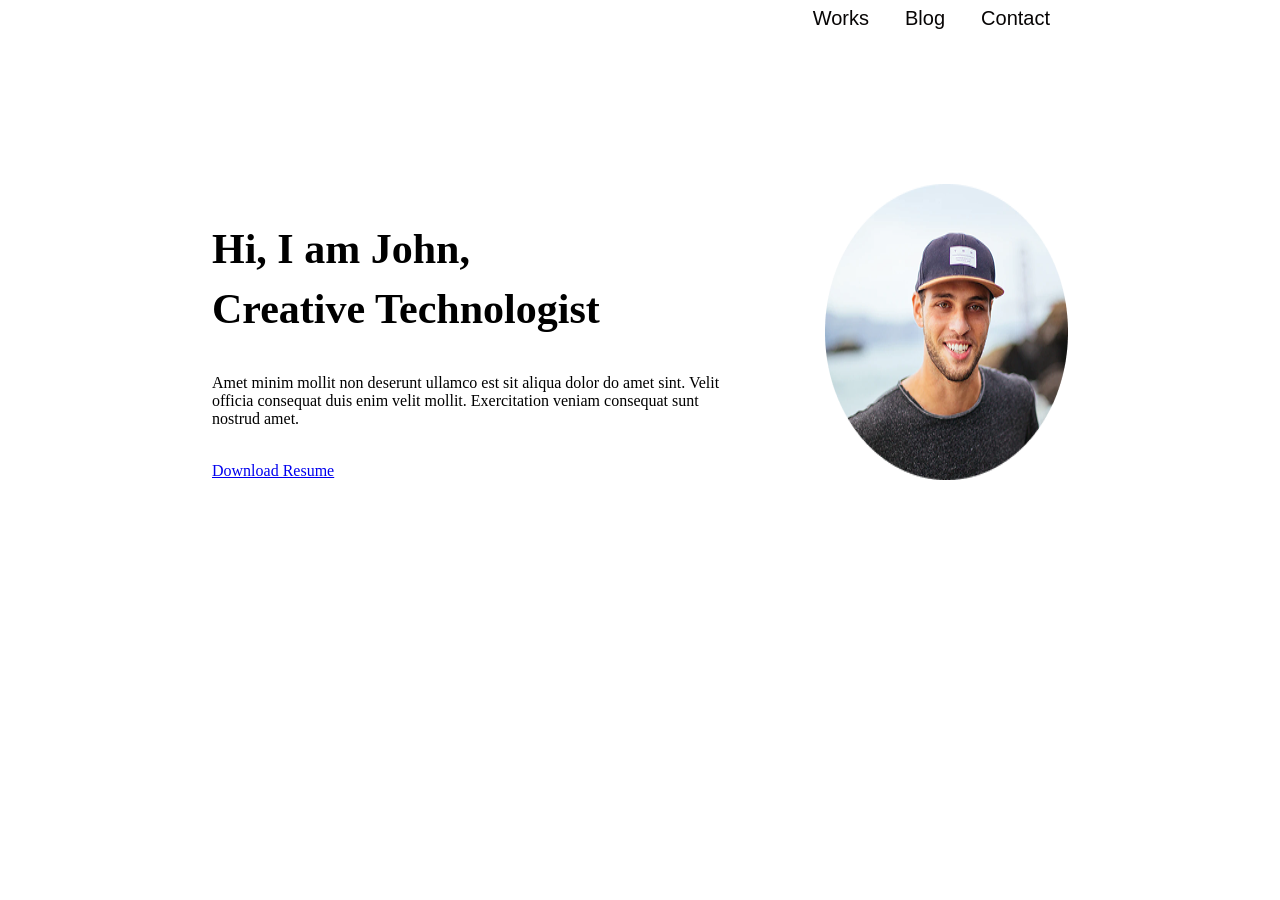
==== index.html @ 8a66b4e1 "first commit" ====
<!DOCTYPE html>
<html lang="en">

<head>
    <meta charset="UTF-8">
    <meta name="viewport" content="width=device-width, initial-scale=1.0">
    <title>Portfolio</title>
    <link rel="stylesheet" href="main.css">
</head>

<body>
    <header class="container">
        <nav>
            <ul class="heebo-medium">
                <li>
                    <a href="#">Works</a>
                </li>
                <li>
                    <a href="#">Blog</a>
                </li>
                <li>
                    <a href="#">Contact</a>
                </li>
            </ul>
        </nav>
    </header>
    <main class="container">
        <section class="resume-section heebo">
            <div class="resume-left">
                <h1>
                    Hi, I am John,
                    <br>
                    Creative Technologist
                </h1>
                <p>
                    Amet minim mollit non deserunt ullamco est sit aliqua dolor do amet sint. Velit officia consequat duis enim velit mollit. Exercitation veniam consequat sunt nostrud amet.
                </p>
                <br>
                   <a href="#" class="anchor-m">Download Resume</a>
            </div>
            <div class="resume-right">
                <div class="profile-outer-circle"></div>
                <img src="images/man.png.png" alt="Profile Picture">
            </div>
        </section>
    </main>
</body>

</html>
---- main.css ----
body {
    margin: 0;
}
.container {
    width: 856px;
    margin: 0 auto;
}
nav ul {
    margin: 7px 0 0 0;
    padding: 0;
    list-style: none;
    display: flex;
    justify-content: right;
    font-weight: 57px 43px ;
}
nav ul li {
    display: inline;
    padding: 0px 18px;
}
nav ul li a {
    text-decoration: none;
    color: #070505;
    font-size: 20px
}
nav ul li a :hover {
    color: gray;
}
.heebo-medium {
    font-family: "Heebo" , sans-serif;
    font-optical-sizing: auto;
    font-weight: 500;
    font-style: normal;
}
.heebo-regular {
    font-family: "Heebo" , sans-serif;
    font-optical-sizing: auto;
    font-weight: 500;
    font-style: normal;
}
.heebo-bold {
    font-weight: 700;
}
.resume-section {
    display: flex;
    margin-top: 154px;
}
.resume-section .resume-left {
    padding-right: 95px;
}
.resume-section .resume-right {
display: flex;
justify-content: end;
}
.resume-section .resume-right img {
    width: 243px;
    height: 243;
    box-shadow: grey;
}
.resume-section h1 {
    font-size: 42px;
    line-height: 60px;
}
.anchor-a {
    font-weight: 700;
    background-color: #f02424;
    text-decoration: none;
    font: size 36px;
    font-family: "Heebo", sans-serif;
    color: white;
    padding: 10px;
}
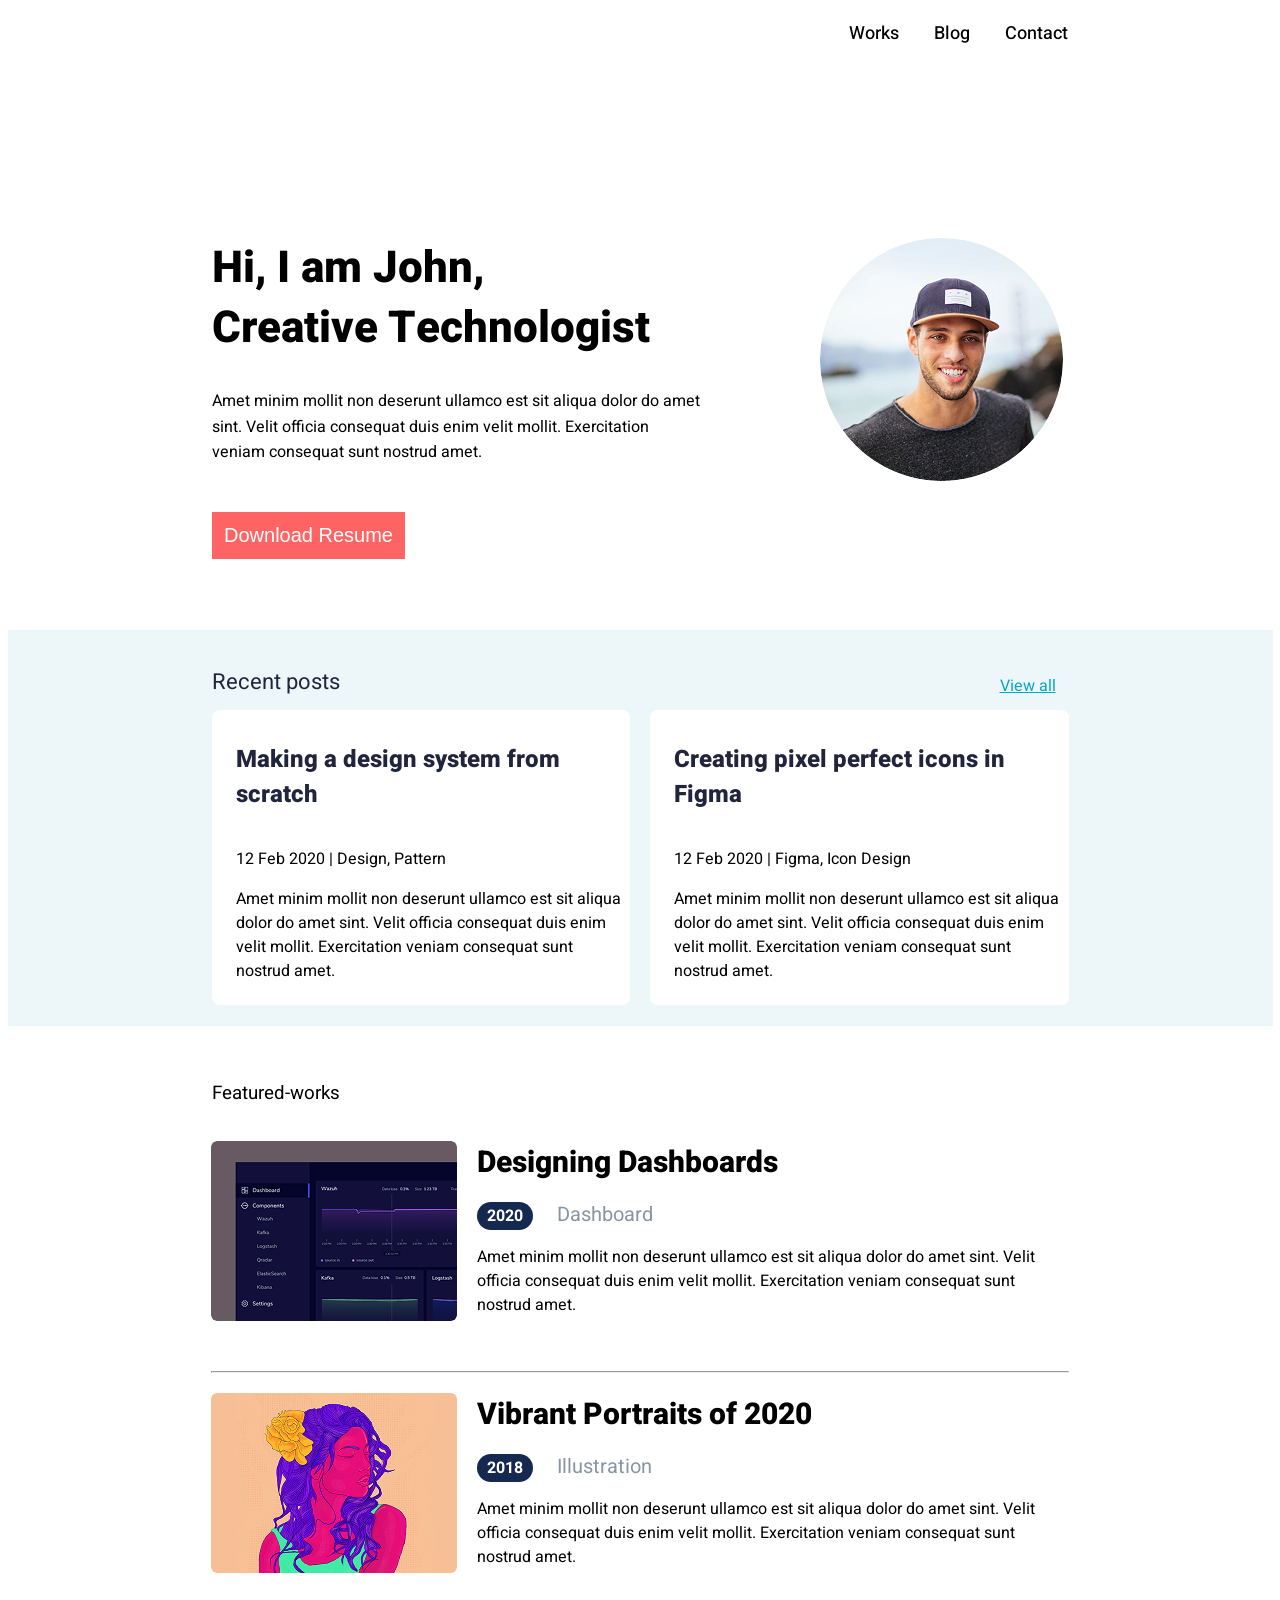
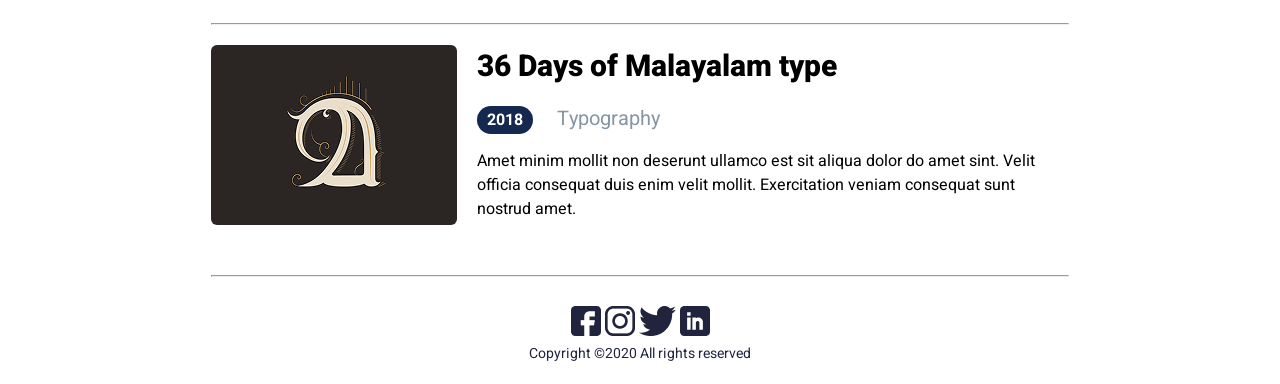
==== commit 95bc641e: "Complete portfolio design with Html and Css" ====
--- a/index.html
+++ b/index.html
@@ -4,14 +4,18 @@
 <head>
     <meta charset="UTF-8">
     <meta name="viewport" content="width=device-width, initial-scale=1.0">
-    <title>Portfolio</title>
+     <title>Portfolio</title>
+
+    <link rel="preconnect" href="https://fonts.googleapis.com">
+    <link rel="preconnect" href="https://fonts.gstatic.com" crossorigin>
+    <link href="https://fonts.googleapis.com/css2?family=Heebo:wght@400;500;700;900&display=swap" rel="stylesheet">
+     
     <link rel="stylesheet" href="main.css">
 </head>
-
 <body>
     <header class="container">
         <nav>
-            <ul class="heebo-medium">
+            <ul>
                 <li>
                     <a href="#">Works</a>
                 </li>
@@ -24,26 +28,118 @@
             </ul>
         </nav>
     </header>
-    <main class="container">
-        <section class="resume-section heebo">
-            <div class="resume-left">
-                <h1>
-                    Hi, I am John,
-                    <br>
-                    Creative Technologist
-                </h1>
-                <p>
+    <div class="center-container heebo-bold">
+        <div class="left-side">
+            <h1 class="heebo-bold">
+               Hi, I am John,
+               <br>
+               Creative Technologist
+            </h1>
+            <div class="para">
+                <p class="heebo-regular">
+                   Amet minim mollit non deserunt ullamco est sit aliqua dolor do amet 
+                   <br>
+                   sint. Velit officia consequat duis enim velit mollit. Exercitation veniam consequat sunt nostrud amet.
+                </p>
+            </div>
+            <button class="download">Download Resume</button>
+        </div>
+        <div class="right-side">
+            <div class="secound"></div>
+            <img src="images/man.png.png" alt="Profile Image" class="logo-image">
+        </div>
+    </div>
+    <div class="recent-main">
+        <div class="heading">
+            <h3 class="heebo-regular">Recent posts</h3>
+            <a href="#">View all</a>     
+        </div>
+        <div class="head-main">
+            <div class="right-head">
+                <h2 class="heebo-bold">Making a design system from scratch</h2>
+                <p class="heebo-regular">12 Feb 2020  |  Design, Pattern</p>
+                <p class="text-left heebo-regular">
                     Amet minim mollit non deserunt ullamco est sit aliqua dolor do amet sint. Velit officia consequat duis enim velit mollit. Exercitation veniam consequat sunt nostrud amet.
                 </p>
-                <br>
-                   <a href="#" class="anchor-m">Download Resume</a>
             </div>
-            <div class="resume-right">
-                <div class="profile-outer-circle"></div>
-                <img src="images/man.png.png" alt="Profile Picture">
+            <div class="left-head">
+                <h2 class="heebo-bold">Creating pixel perfect icons in Figma</h2>
+                <p class="heebo-regular">12 Feb 2020 | Figma, Icon Design</p>
+                <p class="text-right heebo-regular">
+                    Amet minim mollit non deserunt ullamco est sit aliqua dolor do amet sint. Velit officia consequat duis enim velit mollit. Exercitation veniam consequat sunt nostrud amet.
+                </p>
             </div>
-        </section>
-    </main>
+        </div>
+    </div>
+    <div class="featured-work heebo-regular">
+        <div class="heading">
+          <h3 class="heebo-regular">Featured-works</h3>  
+        </div>
+    <!-- <div class="image"><img src="images/firstimage.png.png"  alt=""></div>
+            <div class="text">
+                <h2 class="heebo-bold">Designing Dashboards</h2>
+            </div> --> 
+    <!-- 1st div -->  
+     <div class="division1">
+       <div class="work-image">
+         <img src="./images/firstimage.png.png">
+       </div>
+         <div class="content">
+            <h3 class="heebo-bold">Designing Dashboards</h3>
+            <div class="para-content">
+                <span class="part-1">2020</span>
+                <span class="ctg">Dashboard</span>
+            </div>
+        <p class="heebo-regular">
+            Amet minim mollit non deserunt ullamco est sit aliqua dolor do amet sint. Velit officia consequat duis enim velit mollit. Exercitation veniam consequat sunt nostrud amet.
+        </p>    
+         </div>
+     </div> 
+     <hr>
+     <!-- 2nd division-->  
+      <div class="division1">
+        <div class="work-image">
+          <img src="./images/secondimage.png.png">  
+        </div>
+         <div class="content">
+            <h3 class="heebo-bold">Vibrant Portraits of 2020</h3>
+        <div class="para-content">
+            <span class="part-1">2018</span>
+            <span class="ctg">Illustration</span>
+        </div>   
+        <p class="heebo-regular">
+           Amet minim mollit non deserunt ullamco est sit aliqua dolor do amet sint. Velit officia consequat duis enim velit mollit. Exercitation veniam consequat sunt nostrud amet. 
+        </p> 
+         </div>
+      </div> 
+      <hr>
+      <!-- 3rd division -->  
+       <div class="division1">
+        <div class="work-image">
+           <img src="./images/thirdimage.png.png"> 
+        </div>
+        <div class="content">
+            <h3 class="heebo-bold">36 Days of Malayalam type</h3>
+        <div class="para-content">
+            <span class="part-1">2018</span>
+            <span class="ctg">Typography</span>
+        </div>  
+        <p class="heebo-regular">
+            Amet minim mollit non deserunt ullamco est sit aliqua dolor do amet sint. Velit officia consequat duis enim velit mollit. Exercitation veniam consequat sunt nostrud amet.
+        </p>  
+        </div>
+       </div>
+       <hr>
+    </div>
+    <!-- footer -->
+     <footer>
+        <div class="icons-main">
+            <img src="/images/facebook.png.png" alt="facebook" class="icons">
+            <img src="/images/instagram.png.png" alt="instagram" class="icons">
+            <img src="/images/twitter.png.png" alt="twitter" class="icons">
+            <img src="/images/linkedin.png.png" alt="linkedin" class="icons">
+        </div>
+     <div class="copy heebo-regular">Copyright ©2020 All rights reserved </div>
+     </footer>
 </body>
-
 </html>
--- a/main.css
+++ b/main.css
@@ -1,71 +1,285 @@
-body {
+* {
+    text-decoration: none;
+    list-style: none;
+}
+
+body{
     margin: 0;
-}
+    font-family: "Heebo", sans-serif;
+}
+
+/*NAVIGATION STARTS*/
+
+nav{
+   margin-top: 10px;
+}
+
+nav ul {
+     margin: 0;
+     padding: 0;
+     list-style: none;
+     display: flex;
+     justify-content: flex-end;
+     gap: 35px;
+     margin-top: 20px;
+}
+
+nav ul li a {
+    text-decoration: none;
+    color: black;
+    font-size: 18px;
+    font-family: "Heebo", sans-serif;
+}
+
+    /* NAVIGATION ENDS */
+
+    /* HEEBO FONTS STARTS */
+.heebo {
+    font-family: "Heebo", sans-serif;
+    font-optical-sizing: auto;
+    font-weight: 500;
+    font-style: normal;
+    color: black;
+}
+.heebo-regular{
+    font-family: "Heebo", sans-serif;
+    font-optical-sizing: auto;
+    font-weight: 400;
+    font-style: normal;
+}
+.heebo-bold{
+    font-family: "Heebo", sans-serif;
+    font-optical-sizing: auto;
+    font-weight: 800;
+    font-style: normal;
+}
+
+   /* HEEBO FONTS ENDS */
+
+   /* CONTAINER STARTS */
 .container {
     width: 856px;
-    margin: 0 auto;
-}
-nav ul {
-    margin: 7px 0 0 0;
-    padding: 0;
-    list-style: none;
-    display: flex;
-    justify-content: right;
-    font-weight: 57px 43px ;
-}
-nav ul li {
+    margin: auto; 
+    height: auto;
+    font-family: "Heebo", sans-serif;
+    font-optical-sizing: auto;
+    font-weight: 500;
+    font-style: normal;
+}
+.center-container{
+    width: 856px;
+    height: auto;
+    min-height: 306px;
+    justify-content: center;
+    display: flex;
+    align-items: center;
+    margin: auto;
+    margin-top: 163px;
+}
+.left-side{
+    width: 491px;
+}
+.left-side h1{
+    line-height: 60px;
+    font-size: 44px;
+}
+.left-side .para{
+    width: 100%;
+    max-width: 500px;
+    line-height: 1.6;
+}
+.right-side{
+    width: 365px;
+    height: 243px;
+    float: right;
+}
+.logo-image{
+    width: 243px;
+    height: 243px;
+    border-radius: 50%;
+    margin-top: -25px;
+    margin-left: 117px;
+}
+.second{
+    width: 243px;
+    height: 243px;
     display: inline;
-    padding: 0px 18px;
-}
-nav ul li a {
-    text-decoration: none;
-    color: #070505;
-    font-size: 20px
-}
-nav ul li a :hover {
-    color: gray;
-}
-.heebo-medium {
-    font-family: "Heebo" , sans-serif;
-    font-optical-sizing: auto;
-    font-weight: 500;
-    font-style: normal;
-}
-.heebo-regular {
-    font-family: "Heebo" , sans-serif;
-    font-optical-sizing: auto;
-    font-weight: 500;
-    font-style: normal;
-}
-.heebo-bold {
-    font-weight: 700;
-}
-.resume-section {
-    display: flex;
-    margin-top: 154px;
-}
-.resume-section .resume-left {
-    padding-right: 95px;
-}
-.resume-section .resume-right {
-display: flex;
-justify-content: end;
-}
-.resume-section .resume-right img {
-    width: 243px;
-    height: 243;
-    box-shadow: grey;
-}
-.resume-section h1 {
-    font-size: 42px;
+    border-radius: 50%;
+    background-color: burlywood;
+    z-index: -1;
+}
+.download{
+    margin-top: 30px;
+    font-size: 20px;
+    padding: 12px;
+    background-color: #FF6464;
+    color: white;
+    box-shadow: none;
+    border: none;
+}
+   /* CONTAINER ENDS */
+
+   /* RECENT STARTS */
+.recent-main{
+     width: 1265px;
+     height: 396px;
+     margin: auto;
+     background-color: #EDF7FA;
+     align-items: center;
+     margin-top: 71px;
+     margin-bottom: 35px;
+}
+.heading{
+    height: 60px;
+    /* background-color: red; */
+    margin: auto;
+    width: 857px;
+    display: flex;
+    margin-bottom: 20px;
+}
+.recent-main h3{
+    float: left;
     line-height: 60px;
-}
-.anchor-a {
-    font-weight: 700;
-    background-color: #f02424;
-    text-decoration: none;
-    font: size 36px;
-    font-family: "Heebo", sans-serif;
+    color: #21243D;
+    font-size: 22px;
+    display: inline;
+}
+.recent-main a{
+    color: #00A8CC;
+    text-decoration: underline;
+    font-size: 16px;
+    margin-top: 44px;
+    float: right;
+    margin-left: 660px;
+}
+.head-main{
+    width: 857px;
+    height: 296px;
+    /* background-color: rgb(56, 255, 155); */
+     margin: auto;
+     display: flex;
+}
+.right-head{
+    width: 418px;
+    height: 295px;
+    background-color: white;
+    justify-content: center;
+    align-items: center;
+    padding-left: 24px;
+    border-radius: 8px;
+}
+.right-head h2{
+    width: 374px;
+    height: 85px;
+    margin-top: 32px;
+    color: #21243D;
+}
+.right-head p{
+    line-height: auto;
+}
+.left-head{
+    margin-left: 20px;
+    width: 418px;
+    height: 295px;
+    background-color: white;
+    float: right;
+    border-radius: 8px;
+    align-items: center;
+    padding-left: 24px;
+}
+.left-head h2{
+    width: 374px;
+    height: 85px;
+    margin-top: 32px;
+    color: #21243D;
+}
+    
+   /* RECENT ENDS */
+
+   /* FEATURED STARTS */
+.featured-work{
+    /* background-color: orange;*/
+    margin: auto;
+    width: 858px;
+    height: 785px;
+}
+/* .image{
+        width: 246px;
+        height: 180px;display: inline;
+} */
+.division1{
+    display: flex;
+    padding-bottom: 30px;
+}
+.work-image img{
+    width: 246px;
+    height: 180px;
+    object-fit: cover;
+    border-radius: 6px;
+}
+.content{
+    margin-left: 20px;
+}
+.content h3{
+    font-size: 30px;
+    margin: 0 0 15px 0;
+}
+.para-content{
+    margin-bottom: 15px;
+}
+.part-1{
+    background-color: #142850;
     color: white;
-    padding: 10px;
-}+    padding: 2px 10px;
+    border-radius: 16px;
+    font-weight: bold;
+    margin-right: 20px;
+}
+.ctg {
+  color: #8695A4;
+  font-size: 20px;
+}
+.ctg p {
+    line-height: auto;
+    margin: 0;
+}
+hr {
+    margin-bottom: 20px;
+}
+
+   /* FEATURES END */
+
+   /* FOOTER STARTS */
+footer{
+   max-width: 1152px;
+   margin:  0 auto;
+   padding: 60px 0 20px 0;
+   display: flex;
+   flex-direction: column;
+   align-items: center;
+   justify-content: center;
+}
+
+
+footer.icon-main{
+    display: flex;
+    justify-content: center;
+    gap: 35px;
+    margin-bottom: 20px;
+}
+
+
+footer.icons {
+    width: 30px;
+    height: 30px;
+    object-fit: contain;
+}
+
+
+.copy{
+    font-size: 14px;
+    color: #21243D;
+    text-align: center;
+}
+
+   /* FOOTER ENDS */
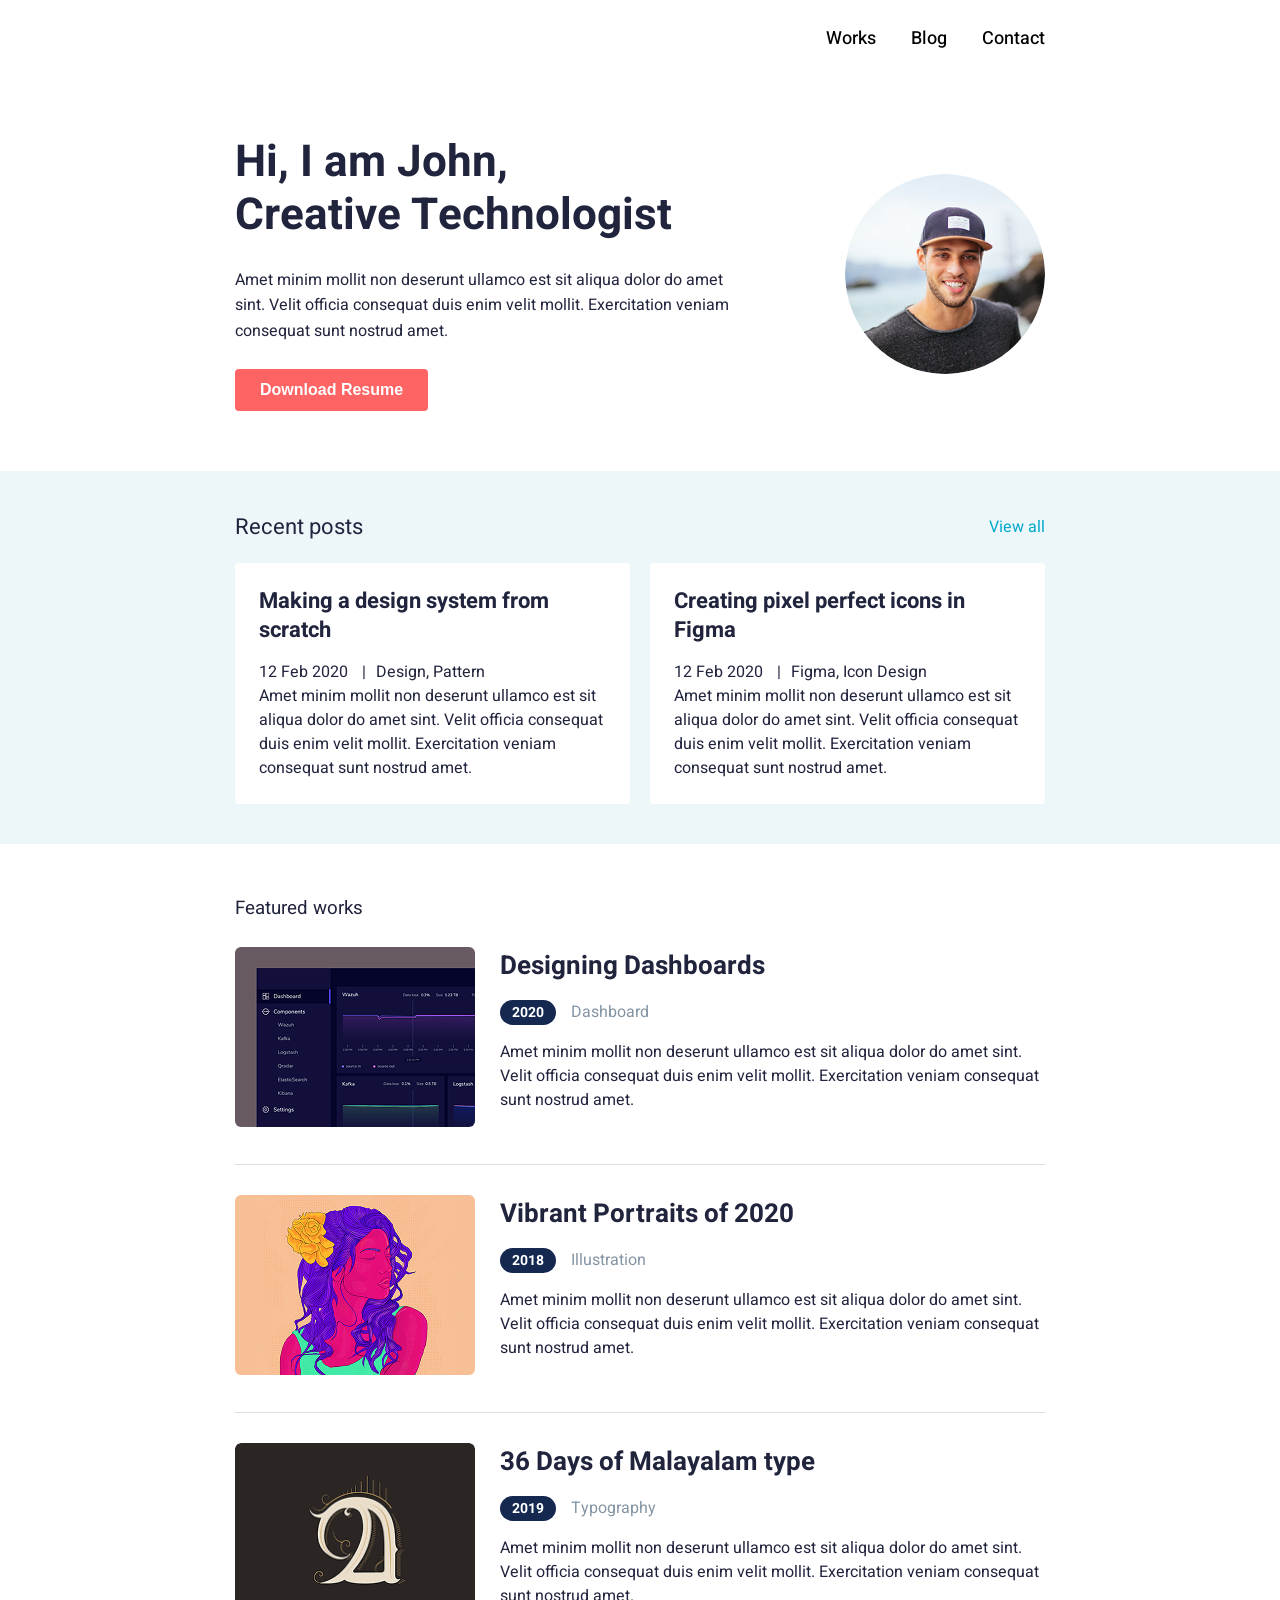
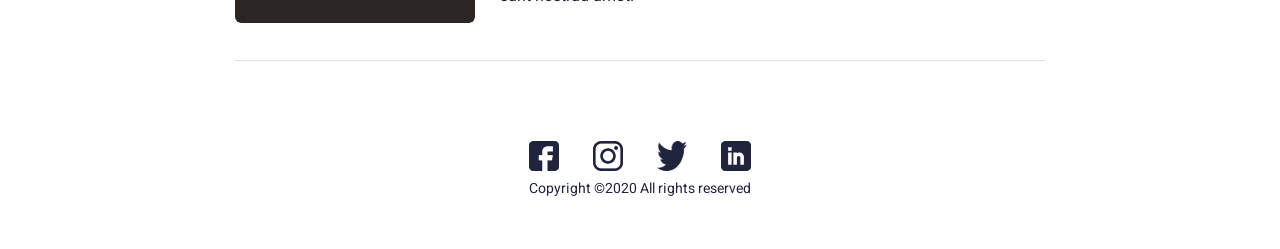
==== commit e6a6921c: "Complete and Correct portfolio" ====
--- a/index.html
+++ b/index.html
@@ -6,14 +6,14 @@
     <meta name="viewport" content="width=device-width, initial-scale=1.0">
      <title>Portfolio</title>
 
+    <link rel="stylesheet" href="main.css">
     <link rel="preconnect" href="https://fonts.googleapis.com">
     <link rel="preconnect" href="https://fonts.gstatic.com" crossorigin>
     <link href="https://fonts.googleapis.com/css2?family=Heebo:wght@400;500;700;900&display=swap" rel="stylesheet">
-     
-    <link rel="stylesheet" href="main.css">
-</head>
-<body>
-    <header class="container">
+    </head>
+    <body>
+
+    <div class="container">
         <nav>
             <ul>
                 <li>
@@ -27,119 +27,105 @@
                 </li>
             </ul>
         </nav>
-    </header>
-    <div class="center-container heebo-bold">
+    
+    <div class="center-container">
         <div class="left-side">
             <h1 class="heebo-bold">
                Hi, I am John,
                <br>
                Creative Technologist
             </h1>
-            <div class="para">
-                <p class="heebo-regular">
-                   Amet minim mollit non deserunt ullamco est sit aliqua dolor do amet 
-                   <br>
-                   sint. Velit officia consequat duis enim velit mollit. Exercitation veniam consequat sunt nostrud amet.
-                </p>
-            </div>
-            <button class="download">Download Resume</button>
+            <p class="heebo-regular">Amet minim mollit non deserunt ullamco est sit aliqua dolor do amet sint. Velit officia consequat duis enim velit mollit. Exercitation veniam consequat sunt nostrud amet.</p>
+            <button class="download heebo-bold">Download Resume</button>
         </div>
         <div class="right-side">
+            <img src="images/man.png" alt=" John'sProfile" class="logo-image"
             <div class="secound"></div>
-            <img src="images/man.png.png" alt="Profile Image" class="logo-image">
         </div>
     </div>
+</div>
+
     <div class="recent-main">
-        <div class="heading">
-            <h3 class="heebo-regular">Recent posts</h3>
-            <a href="#">View all</a>     
-        </div>
-        <div class="head-main">
-            <div class="right-head">
-                <h2 class="heebo-bold">Making a design system from scratch</h2>
-                <p class="heebo-regular">12 Feb 2020  |  Design, Pattern</p>
-                <p class="text-left heebo-regular">
-                    Amet minim mollit non deserunt ullamco est sit aliqua dolor do amet sint. Velit officia consequat duis enim velit mollit. Exercitation veniam consequat sunt nostrud amet.
-                </p>
+        <div class="container">
+            <div class="heading">
+                <h3 class="heebo-regular">Recent posts</h3>
+                <a href="#" class="heebo-regular">View all</a>
             </div>
-            <div class="left-head">
-                <h2 class="heebo-bold">Creating pixel perfect icons in Figma</h2>
-                <p class="heebo-regular">12 Feb 2020 | Figma, Icon Design</p>
-                <p class="text-right heebo-regular">
-                    Amet minim mollit non deserunt ullamco est sit aliqua dolor do amet sint. Velit officia consequat duis enim velit mollit. Exercitation veniam consequat sunt nostrud amet.
-                </p>
-            </div>
+
+                <div class="head-main">
+                    <div class="right-head">
+                        <h2 class="heebo-bold">Making a design system from scratch</h2>
+                        <p class="heebo-regular">12 Feb 2020 <span class="pipe">|</span>Design, Pattern</p>
+                        <p class="heebo-regular">Amet minim mollit non deserunt ullamco est sit aliqua dolor do amet sint. Velit officia consequat duis enim velit mollit. Exercitation veniam consequat sunt nostrud amet.</p>
+                    </div>
+
+                    <div class="right-head">
+                        <h2 class="heebo-bold">Creating pixel perfect icons in Figma</h2>
+                        <p class="heebo-regular">12 Feb 2020 <span class="pipe">|</span>Figma, Icon Design </p>
+                        <p class="heebo-regular">Amet minim mollit non deserunt ullamco est sit aliqua dolor do amet sint. Velit officia consequat duis enim velit mollit. Exercitation veniam consequat sunt nostrud amet.</p>
+                    </div>
+                </div>
         </div>
     </div>
-    <div class="featured-work heebo-regular">
-        <div class="heading">
-          <h3 class="heebo-regular">Featured-works</h3>  
+        <div class="container">
+            <div class="featured-work">
+                <h3 class="heebo-regular" style="margin-bottom: 20px;">Featured works</h3>
+
+                <div class="division1">
+                    <div class="work-image">
+                        <img src="images/firstimage.png" alt="Dashboard Design">
+                    </div>
+                    <div class="content">
+                        <h3 class="heebo-bold">Designing Dashboards</h3>
+                        <div class="para-content">
+                            <span class="part-1 heebo-bold">2020</span>
+                            <span class="ctg heebo-regular">Dashboard</span>
+                        </div>
+                        <p class="heebo-regular">Amet minim mollit non deserunt ullamco est sit aliqua dolor do amet sint. Velit officia consequat duis enim velit mollit. Exercitation veniam consequat sunt nostrud amet.</p>
+                    </div>
+                </div>
+                <hr>
+
+                <div class="division1">
+                    <div class="work-image">
+                        <img src="images/secondimage.png" alt="Vibrant Portraits">
+                    </div>
+                    <div class="content">
+                        <h3 class="heebo-bold">Vibrant Portraits of 2020</h3>
+                        <div class="para-content">
+                            <span class="part-1 heebo-bold">2018</span>
+                            <span class="ctg heebo-regular">Illustration</span>
+                        </div>
+                        <p class="heebo-regular">Amet minim mollit non deserunt ullamco est sit aliqua dolor do amet sint. Velit officia consequat duis enim velit mollit. Exercitation veniam consequat sunt nostrud amet.</p>
+                    </div>
+                </div>
+                <hr>
+                <div class="division1">
+                    <div class="work-image">
+                        <img src="images/thirdimage.png" alt="36 Days of Malayalam type">
+                    </div>
+                    <div class="content">
+                        <h3 class="heebo-bold">36 Days of Malayalam type</h3>
+                        <div class="para-content">
+                            <span class="part-1 heebo-bold">2019</span>
+                            <span class="ctg heebo-regular">Typography</span>
+                        </div>
+                        <p class="heebo-regular">Amet minim mollit non deserunt ullamco est sit aliqua dolor do amet sint. Velit officia consequat duis enim velit mollit. Exercitation veniam consequat sunt nostrud amet.</p>
+                    </div>
+                </div>
+                <hr>
+            </div>
+
+            <footer>
+                <div class="icons-main">
+                    <img src="images/facebook.png" alt="facebook">
+                    <img src="images/instagram.png" alt="instagram">
+                    <img src="images/twitter.png" alt="twitter">
+                    <img src="images/linkedin.png" alt="linkedin">
+                </div>
+                <p class="copy heebo-regular">Copyright ©2020 All rights reserved</p>
+            </footer>
         </div>
-    <!-- <div class="image"><img src="images/firstimage.png.png"  alt=""></div>
-            <div class="text">
-                <h2 class="heebo-bold">Designing Dashboards</h2>
-            </div> --> 
-    <!-- 1st div -->  
-     <div class="division1">
-       <div class="work-image">
-         <img src="./images/firstimage.png.png">
-       </div>
-         <div class="content">
-            <h3 class="heebo-bold">Designing Dashboards</h3>
-            <div class="para-content">
-                <span class="part-1">2020</span>
-                <span class="ctg">Dashboard</span>
-            </div>
-        <p class="heebo-regular">
-            Amet minim mollit non deserunt ullamco est sit aliqua dolor do amet sint. Velit officia consequat duis enim velit mollit. Exercitation veniam consequat sunt nostrud amet.
-        </p>    
-         </div>
-     </div> 
-     <hr>
-     <!-- 2nd division-->  
-      <div class="division1">
-        <div class="work-image">
-          <img src="./images/secondimage.png.png">  
-        </div>
-         <div class="content">
-            <h3 class="heebo-bold">Vibrant Portraits of 2020</h3>
-        <div class="para-content">
-            <span class="part-1">2018</span>
-            <span class="ctg">Illustration</span>
-        </div>   
-        <p class="heebo-regular">
-           Amet minim mollit non deserunt ullamco est sit aliqua dolor do amet sint. Velit officia consequat duis enim velit mollit. Exercitation veniam consequat sunt nostrud amet. 
-        </p> 
-         </div>
-      </div> 
-      <hr>
-      <!-- 3rd division -->  
-       <div class="division1">
-        <div class="work-image">
-           <img src="./images/thirdimage.png.png"> 
-        </div>
-        <div class="content">
-            <h3 class="heebo-bold">36 Days of Malayalam type</h3>
-        <div class="para-content">
-            <span class="part-1">2018</span>
-            <span class="ctg">Typography</span>
-        </div>  
-        <p class="heebo-regular">
-            Amet minim mollit non deserunt ullamco est sit aliqua dolor do amet sint. Velit officia consequat duis enim velit mollit. Exercitation veniam consequat sunt nostrud amet.
-        </p>  
-        </div>
-       </div>
-       <hr>
-    </div>
-    <!-- footer -->
-     <footer>
-        <div class="icons-main">
-            <img src="/images/facebook.png.png" alt="facebook" class="icons">
-            <img src="/images/instagram.png.png" alt="instagram" class="icons">
-            <img src="/images/twitter.png.png" alt="twitter" class="icons">
-            <img src="/images/linkedin.png.png" alt="linkedin" class="icons">
-        </div>
-     <div class="copy heebo-regular">Copyright ©2020 All rights reserved </div>
-     </footer>
-</body>
-</html>+        
+    </body>
+    </html>    
--- a/main.css
+++ b/main.css
@@ -1,285 +1,229 @@
-* {
-    text-decoration: none;
+/*GLOBAL RESET & BASE SYSTEM*/
+*{
+    margin: 0;
+    padding: 0;
+    box-sizing: border-box;
+}
+
+body {
+    font-family: "Heebo", sans-serif;
+    color:#21243D;
+    background-color:#ffffff;
+}
+ 
+.heebo-bold { font-weight: 700;}
+.heebo-regular { font-weight: 400;}
+
+.container {
+    max-width: 850px;
+    margin: 0 auto;
+    padding: 0 20px;
+}
+
+   /*NAVIGATION BAR*/
+nav {
+    display: flex;
+    justify-content: flex-end;
+    padding: 25px 0;
+}
+
+nav ul {
+    display: flex;
+    gap: 35px;
     list-style: none;
-}
-
-body{
-    margin: 0;
-    font-family: "Heebo", sans-serif;
-}
-
-/*NAVIGATION STARTS*/
-
-nav{
-   margin-top: 10px;
-}
-
-nav ul {
-     margin: 0;
-     padding: 0;
-     list-style: none;
-     display: flex;
-     justify-content: flex-end;
-     gap: 35px;
-     margin-top: 20px;
 }
 
 nav ul li a {
     text-decoration: none;
-    color: black;
+    color: #000000;
     font-size: 18px;
-    font-family: "Heebo", sans-serif;
-}
-
-    /* NAVIGATION ENDS */
-
-    /* HEEBO FONTS STARTS */
-.heebo {
-    font-family: "Heebo", sans-serif;
-    font-optical-sizing: auto;
     font-weight: 500;
-    font-style: normal;
-    color: black;
-}
-.heebo-regular{
-    font-family: "Heebo", sans-serif;
-    font-optical-sizing: auto;
-    font-weight: 400;
-    font-style: normal;
-}
-.heebo-bold{
-    font-family: "Heebo", sans-serif;
-    font-optical-sizing: auto;
-    font-weight: 800;
-    font-style: normal;
-}
-
-   /* HEEBO FONTS ENDS */
-
-   /* CONTAINER STARTS */
-.container {
-    width: 856px;
-    margin: auto; 
-    height: auto;
-    font-family: "Heebo", sans-serif;
-    font-optical-sizing: auto;
-    font-weight: 500;
-    font-style: normal;
-}
-.center-container{
-    width: 856px;
-    height: auto;
-    min-height: 306px;
-    justify-content: center;
-    display: flex;
+}
+
+   /*HERO SECTION*/
+.center-container {
+    display: flex;
+    justify-content: space-between;
     align-items: center;
-    margin: auto;
-    margin-top: 163px;
-}
-.left-side{
-    width: 491px;
-}
-.left-side h1{
-    line-height: 60px;
+    margin: 60px auto;
+}
+
+.left-side {
+    max-width: 500px;
+}
+
+.left-side h1 {
     font-size: 44px;
-}
-.left-side .para{
-    width: 100%;
-    max-width: 500px;
+    line-height: 1.2;
+    margin-bottom: 25px;
+}
+
+.left-side p {
+    font-size: 16px;
     line-height: 1.6;
 }
-.right-side{
-    width: 365px;
-    height: 243px;
-    float: right;
-}
-.logo-image{
-    width: 243px;
-    height: 243px;
-    border-radius: 50%;
-    margin-top: -25px;
-    margin-left: 117px;
-}
-.second{
-    width: 243px;
-    height: 243px;
-    display: inline;
-    border-radius: 50%;
-    background-color: burlywood;
-    z-index: -1;
-}
-.download{
-    margin-top: 30px;
-    font-size: 20px;
-    padding: 12px;
+
+.download {
     background-color: #FF6464;
     color: white;
-    box-shadow: none;
     border: none;
-}
-   /* CONTAINER ENDS */
-
-   /* RECENT STARTS */
-.recent-main{
-     width: 1265px;
-     height: 396px;
-     margin: auto;
-     background-color: #EDF7FA;
-     align-items: center;
-     margin-top: 71px;
-     margin-bottom: 35px;
-}
-.heading{
-    height: 60px;
-    /* background-color: red; */
-    margin: auto;
-    width: 857px;
-    display: flex;
+    padding: 12px 25px;
+    font-size: 16px;
+    border-radius: 4px;
+    cursor: pointer;
+    margin-top: 25px;
+}
+
+.right-side {
+    position: relative;
+    width: 200px;
+    height: 200px;
+}
+
+.logo-image {
+    width: 200px;
+    height: 200px;
+    border-radius: 50%;
+    object-fit: cover;
+    position: relative;
+    z-index: 2;
+}
+
+.secound {
+    position: absolute;
+    width: 200px;
+    height: 200px;
+    background-color: #EDF7FA;
+    border-radius: 50%;
+    top: 10px;
+    left: -10px;
+    z-index: 1;
+}
+
+   /*RECENT POSTS SECTION*/
+.recent-main {
+    background-color: #EDF7FA;
+    padding: 40px 0;
+    margin-top: 40px;
+}
+
+.heading {
+    display: flex;
+    justify-content: space-between;
+    align-items: center;
     margin-bottom: 20px;
 }
-.recent-main h3{
-    float: left;
-    line-height: 60px;
+
+.heading h3 {
+    font-size: 22px;
+}
+
+.heading a {
+    color: #00A8CC;
+    text-decoration: none;
+}
+
+.head-main {
+    display: flex;
+    gap: 20px;
+}
+
+.right-head {
+    background-color: #ffffff;
+    padding: 24px;
+    border-radius: 4px;
+    flex: 1;
+}
+
+.right-head h2 {
+    font-size: 22px;
+    margin-bottom: 15px;
+    line-height: 1.3;
+}
+
+.right-head p {
+    font-size: 16px;
+    line-height: 1.5;
+}
+
+.pipe {
+    margin: 0 10px;
     color: #21243D;
-    font-size: 22px;
-    display: inline;
-}
-.recent-main a{
-    color: #00A8CC;
-    text-decoration: underline;
-    font-size: 16px;
-    margin-top: 44px;
-    float: right;
-    margin-left: 660px;
-}
-.head-main{
-    width: 857px;
-    height: 296px;
-    /* background-color: rgb(56, 255, 155); */
-     margin: auto;
-     display: flex;
-}
-.right-head{
-    width: 418px;
-    height: 295px;
-    background-color: white;
-    justify-content: center;
+}
+
+  /*FEATURED WORKS SECTION*/
+.featured-work {
+    margin-top: 50px;
+}
+
+.division1 {
+    display: flex;
+    gap: 25px;
+    margin-top: 25px;
+}
+
+.work-image img {
+    width: 240px;
+    height: 180px;
+    border-radius: 6px;
+    object-fit: cover;
+}
+
+.content {
+    flex: 1;
+}
+
+.content h3 {
+    font-size: 26px;
+    margin-bottom: 15px;
+}
+
+.para-content {
+    display: flex;
     align-items: center;
-    padding-left: 24px;
-    border-radius: 8px;
-}
-.right-head h2{
-    width: 374px;
-    height: 85px;
-    margin-top: 32px;
-    color: #21243D;
-}
-.right-head p{
-    line-height: auto;
-}
-.left-head{
-    margin-left: 20px;
-    width: 418px;
-    height: 295px;
-    background-color: white;
-    float: right;
-    border-radius: 8px;
-    align-items: center;
-    padding-left: 24px;
-}
-.left-head h2{
-    width: 374px;
-    height: 85px;
-    margin-top: 32px;
-    color: #21243D;
-}
-    
-   /* RECENT ENDS */
-
-   /* FEATURED STARTS */
-.featured-work{
-    /* background-color: orange;*/
-    margin: auto;
-    width: 858px;
-    height: 785px;
-}
-/* .image{
-        width: 246px;
-        height: 180px;display: inline;
-} */
-.division1{
-    display: flex;
-    padding-bottom: 30px;
-}
-.work-image img{
-    width: 246px;
-    height: 180px;
-    object-fit: cover;
-    border-radius: 6px;
-}
-.content{
-    margin-left: 20px;
-}
-.content h3{
-    font-size: 30px;
-    margin: 0 0 15px 0;
-}
-.para-content{
+    gap: 15px;
     margin-bottom: 15px;
 }
-.part-1{
+
+.part-1 {
     background-color: #142850;
     color: white;
-    padding: 2px 10px;
+    padding: 2px 12px;
     border-radius: 16px;
-    font-weight: bold;
-    margin-right: 20px;
-}
+    font-size: 14px;
+}
+
 .ctg {
-  color: #8695A4;
-  font-size: 20px;
-}
-.ctg p {
-    line-height: auto;
-    margin: 0;
-}
+    color: #8695A4;
+    font-size: 16px;
+}
+
 hr {
+    border: 0;
+    border-top: 1px solid #E0E0E0;
+    margin: 30px 0;
+}
+
+   /*FOOTER SECTION*/
+footer {
+    text-align: center;
+    padding: 50px 0;
+}
+
+.icon-main {
+    display: flex;
+    justify-content: center;
     margin-bottom: 20px;
 }
 
-   /* FEATURES END */
-
-   /* FOOTER STARTS */
-footer{
-   max-width: 1152px;
-   margin:  0 auto;
-   padding: 60px 0 20px 0;
-   display: flex;
-   flex-direction: column;
-   align-items: center;
-   justify-content: center;
-}
-
-
-footer.icon-main{
-    display: flex;
-    justify-content: center;
-    gap: 35px;
-    margin-bottom: 20px;
-}
-
-
-footer.icons {
+.icons-main img {
     width: 30px;
     height: 30px;
-    object-fit: contain;
-}
-
-
-.copy{
+    cursor: pointer;
+    margin: 0 15px;
+}
+
+.copy {
     font-size: 14px;
-    color: #21243D;
-    text-align: center;
-}
-
-   /* FOOTER ENDS */
+    color: #21243D
+}
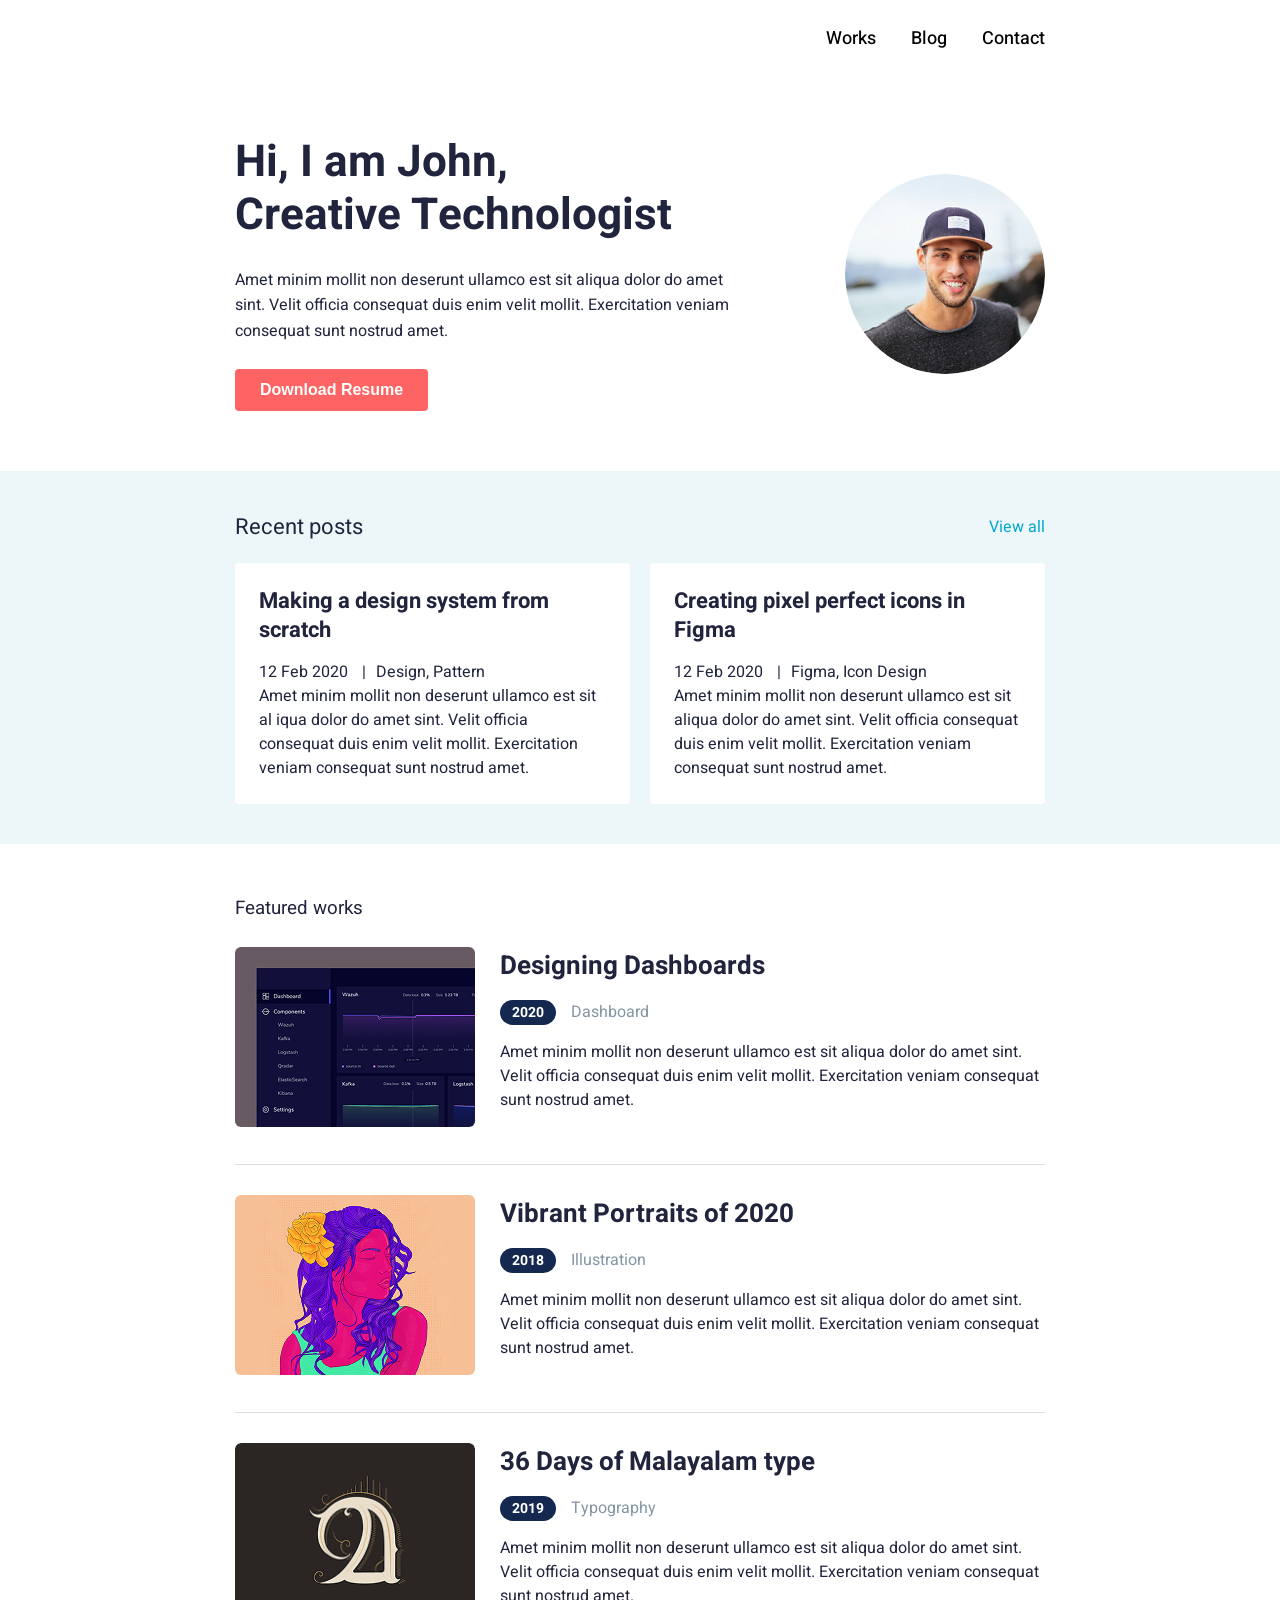
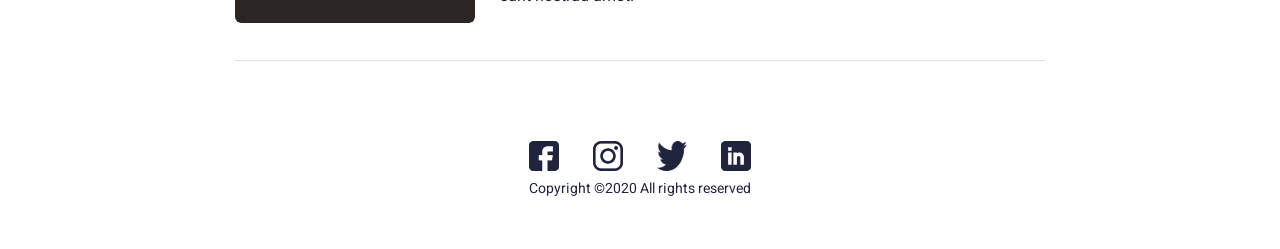
==== commit 652df46f: "Created blog.html and blog.css and add link in index.html" ====
--- a/index.html
+++ b/index.html
@@ -20,7 +20,7 @@
                     <a href="#">Works</a>
                 </li>
                 <li>
-                    <a href="#">Blog</a>
+                    <a href="blog.html">Blog</a>
                 </li>
                 <li>
                     <a href="#">Contact</a>
@@ -56,7 +56,7 @@
                     <div class="right-head">
                         <h2 class="heebo-bold">Making a design system from scratch</h2>
                         <p class="heebo-regular">12 Feb 2020 <span class="pipe">|</span>Design, Pattern</p>
-                        <p class="heebo-regular">Amet minim mollit non deserunt ullamco est sit aliqua dolor do amet sint. Velit officia consequat duis enim velit mollit. Exercitation veniam consequat sunt nostrud amet.</p>
+                        <p class="heebo-regular">Amet minim mollit non deserunt ullamco est sit al iqua dolor do amet sint. Velit officia consequat duis enim velit mollit. Exercitation veniam consequat sunt nostrud amet.</p>
                     </div>
 
                     <div class="right-head">
